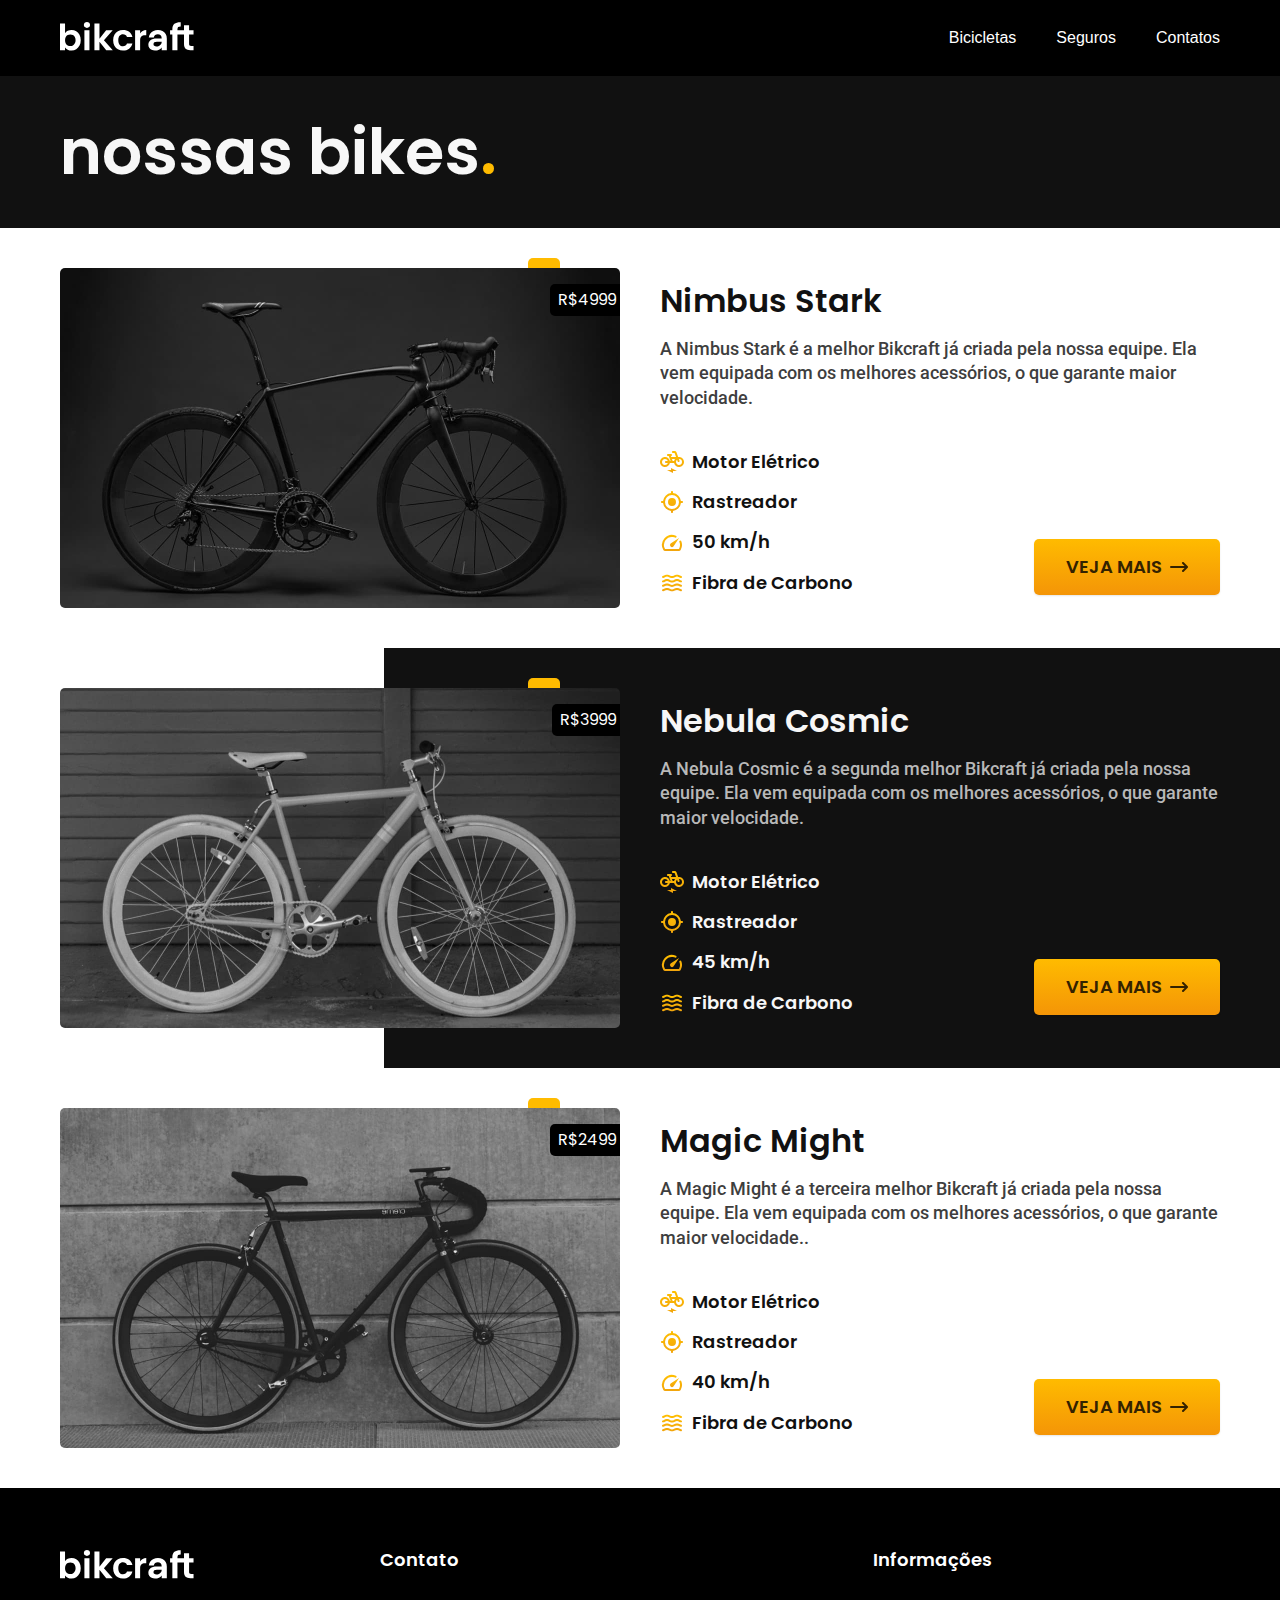
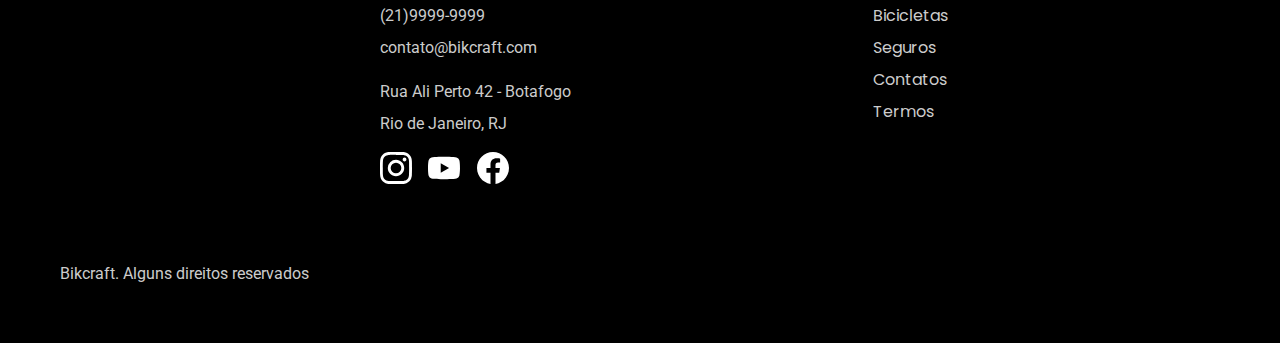
==== bicicletas.html @ 9d9e77db "termos-bicicleta-seguros-finished" ====
<!DOCTYPE html>
<html lang="pt-br">

<head>
  <title>Bicicletas | Bikcraft</title>
  <meta charset="UTF-8">
  <meta name="viewport" content="width=device-width, initial-scale=1.0">
  <meta name="description" content="Nossas bicicletas">
  <link rel="stylesheet" href="/css/style.css">
  <link rel="preconnect" href="https://fonts.googleapis.com">
  <link rel="preconnect" href="https://fonts.gstatic.com" crossorigin>
  <link href="https://fonts.googleapis.com/css2?family=Lora:ital,wght@1,500&family=Poppins:wght@500;600&family=Roboto:wght@400;500&display=swap" rel="stylesheet">
</head>

<body>
  <header class="header-bg">
    <div class="container header-menu">
      <a class="logo-link" href="./index.html"><img src="/img/bikcraft.svg" alt="Bikcraft"></a>
      <nav aria-label="primaria">
        <ul class="cor-1" class="font-1-m">
          <li><a href="./bicicletas.html">Bicicletas</a></li>
          <li><a href="./seguros.html">Seguros</a></li>
          <li><a href="./contatos.html">Contatos</a></li>
        </ul>
      </nav>
    </div>
  </header>

  <main>
    <div class="titulo-bg">
      <div class="titulo container">
        <h1 class="font-1-xxl cor-2">nossas bikes<span class="cor-p-1">.</span></h1>
      </div>
    </div>

    <div class="bicicletas-item container">
      <div class="bicicletas-imagem">
        <img src="/img/bicicletas/nimbus.jpg" alt="">
        <span class="font-1-s cor-1">R$4999</span>
      </div>
      <div class="bicicletas-conteudo">
        <h2 class="font-1-xl cor-11">Nimbus Stark</h2>
        <p class="font-2-m cor-9">A Nimbus Stark é a melhor Bikcraft já criada pela nossa equipe. Ela vem equipada com os melhores acessórios, o que garante maior velocidade.</p>
        <ul class="font-1-m-b cor-11">
          <li>
            <img src="/img/icones/eletrica.svg" alt="">
            <span>Motor Elétrico</span>
          </li>
          <li>
            <img src="/img/icones/rastreador.svg" alt="">
            <span>Rastreador</span>
          </li>
          <li>
            <img src="/img/icones/velocidade.svg" alt="">
            <span>50 km/h</span>
          </li>
          <li>
            <img src="/img/icones/carbono.svg" alt="">
            <span>Fibra de Carbono</span>
          </li>
        </ul>
        <a class="botao seta" href="./nimbus.html">VEJA MAIS</a>
      </div>
    </div>

    <div class="bicicletas-bg">
      <div class="bicicletas-item container">
        <div class="bicicletas-imagem">
          <img src="/img/bicicletas/nebula.jpg" alt="">
          <span class="font-1-s cor-1">R$3999</span>
        </div>
        <div class="bicicletas-conteudo">
          <h2 class="font-1-xl cor-2">Nebula Cosmic</h2>
          <p class="font-2-m cor-5">A Nebula Cosmic é a segunda melhor Bikcraft já criada pela nossa equipe. Ela vem equipada com os melhores acessórios, o que garante maior velocidade.</p>
          <ul class="font-1-m-b cor-2">
            <li>
              <img src="/img/icones/eletrica.svg" alt="">
              <span>Motor Elétrico</span>
            </li>
            <li>
              <img src="/img/icones/rastreador.svg" alt="">
              <span>Rastreador</span>
            </li>
            <li>
              <img src="/img/icones/velocidade.svg" alt="">
              <span>45 km/h</span>
            </li>
            <li>
              <img src="/img/icones/carbono.svg" alt="">
              <span>Fibra de Carbono</span>
            </li>
          </ul>
          <a class="botao seta" href="./nebula.html">VEJA MAIS</a>
        </div>
      </div>
    </div>
    </div>

    <div class="bicicletas-item container">
      <div class="bicicletas-imagem">
        <img src="/img/bicicletas/magic.jpg" alt="">
        <span class="font-1-s cor-1">R$2499</span>
      </div>
      <div class="bicicletas-conteudo">
        <h2 class="font-1-xl cor-11">Magic Might</h2>
        <p class="font-2-m cor-9">A Magic Might é a terceira melhor Bikcraft já criada pela nossa equipe. Ela vem equipada com os melhores acessórios, o que garante maior velocidade..</p>
        <ul class="font-1-m-b cor-11">
          <li>
            <img src="/img/icones/eletrica.svg" alt="">
            <span>Motor Elétrico</span>
          </li>
          <li>
            <img src="/img/icones/rastreador.svg" alt="">
            <span>Rastreador</span>
          </li>
          <li>
            <img src="/img/icones/velocidade.svg" alt="">
            <span>40 km/h</span>
          </li>
          <li>
            <img src="/img/icones/carbono.svg" alt="">
            <span>Fibra de Carbono</span>
          </li>
        </ul>
        <a class="botao seta" href="./magic.html">VEJA MAIS</a>
      </div>
    </div>
    </div>

  </main>

  <footer class="footer-bg">
    <div class="footer container">
      <img src="/img/bikcraft.svg" alt="bikcraft">
      <div class="footer-contato">
        <h2 class="font-1-m-b cor-1">Contato</h2>
        <ul class="footer-lista font-2-s cor-4">
          <li><a href="tel:+552199999999">(21)9999-9999</a></li>
          <li><a href="mailto:">contato@bikcraft.com</a></li>
          <li>Rua Ali Perto 42 - Botafogo</li>
          <li>Rio de Janeiro, RJ</li>
        </ul>
        <ul class="footer-redes">
          <li>
            <a href="">
              <img src="/img/redes/instagram.svg" alt="">
            </a>
          </li>
          li>
          <a href="">
            <img src="/img/redes/youtube.svg" alt="">
          </a>
          </li>
          li>
          <a href="">
            <img src="/img/redes/facebook.svg" alt="">
          </a>
          </li>
        </ul>
      </div>

      <div class="footer-informacoes">
        <h2 class="font-1-m-b cor-1">Informações</h2>
        <ul class=" font-1-s cor-4">
          <li><a href="./bicicletas.html">Bicicletas</a></li>
          <li><a href="./seguros.html">Seguros</a></li>
          <li><a href="./contatos.html">Contatos</a></li>
          <li><a href="./termos.html">Termos</a></li>
        </ul>
      </div>
      <p class="footer-copy font-2-m-b cor-4">Bikcraft. Alguns direitos reservados</p>
    </div>
  </footer>
</body>

</html>
---- css/style.css ----
/* Ultilidades */
@import "/css/ultilidades/compontentes.css";
@import "/css/ultilidades/cores.css";
@import "/css/ultilidades/tipografia.css";

/* Global */
@import "/css/global/global.css";
@import "/css/global/header.css";
@import "/css/global/footer.css";

/* Home */
@import "/css/home/intro.css";
@import "/css/home/tecnologia.css";
@import "/css/home/parceiros.css";
@import "/css/home/depoimento.css";

/* Bicicletas */
@import "/css/bicicletas/bicicletas-lista.css";
@import "/css/bicicletas/bicicletas.css";

/* Seguros */
@import "/css/seguros/seguros.css";
@import "/css/seguros/vantagens.css";
@import "/css/seguros/perguntas.css";

/* Termos */
@import "/css/termos/termos.css";
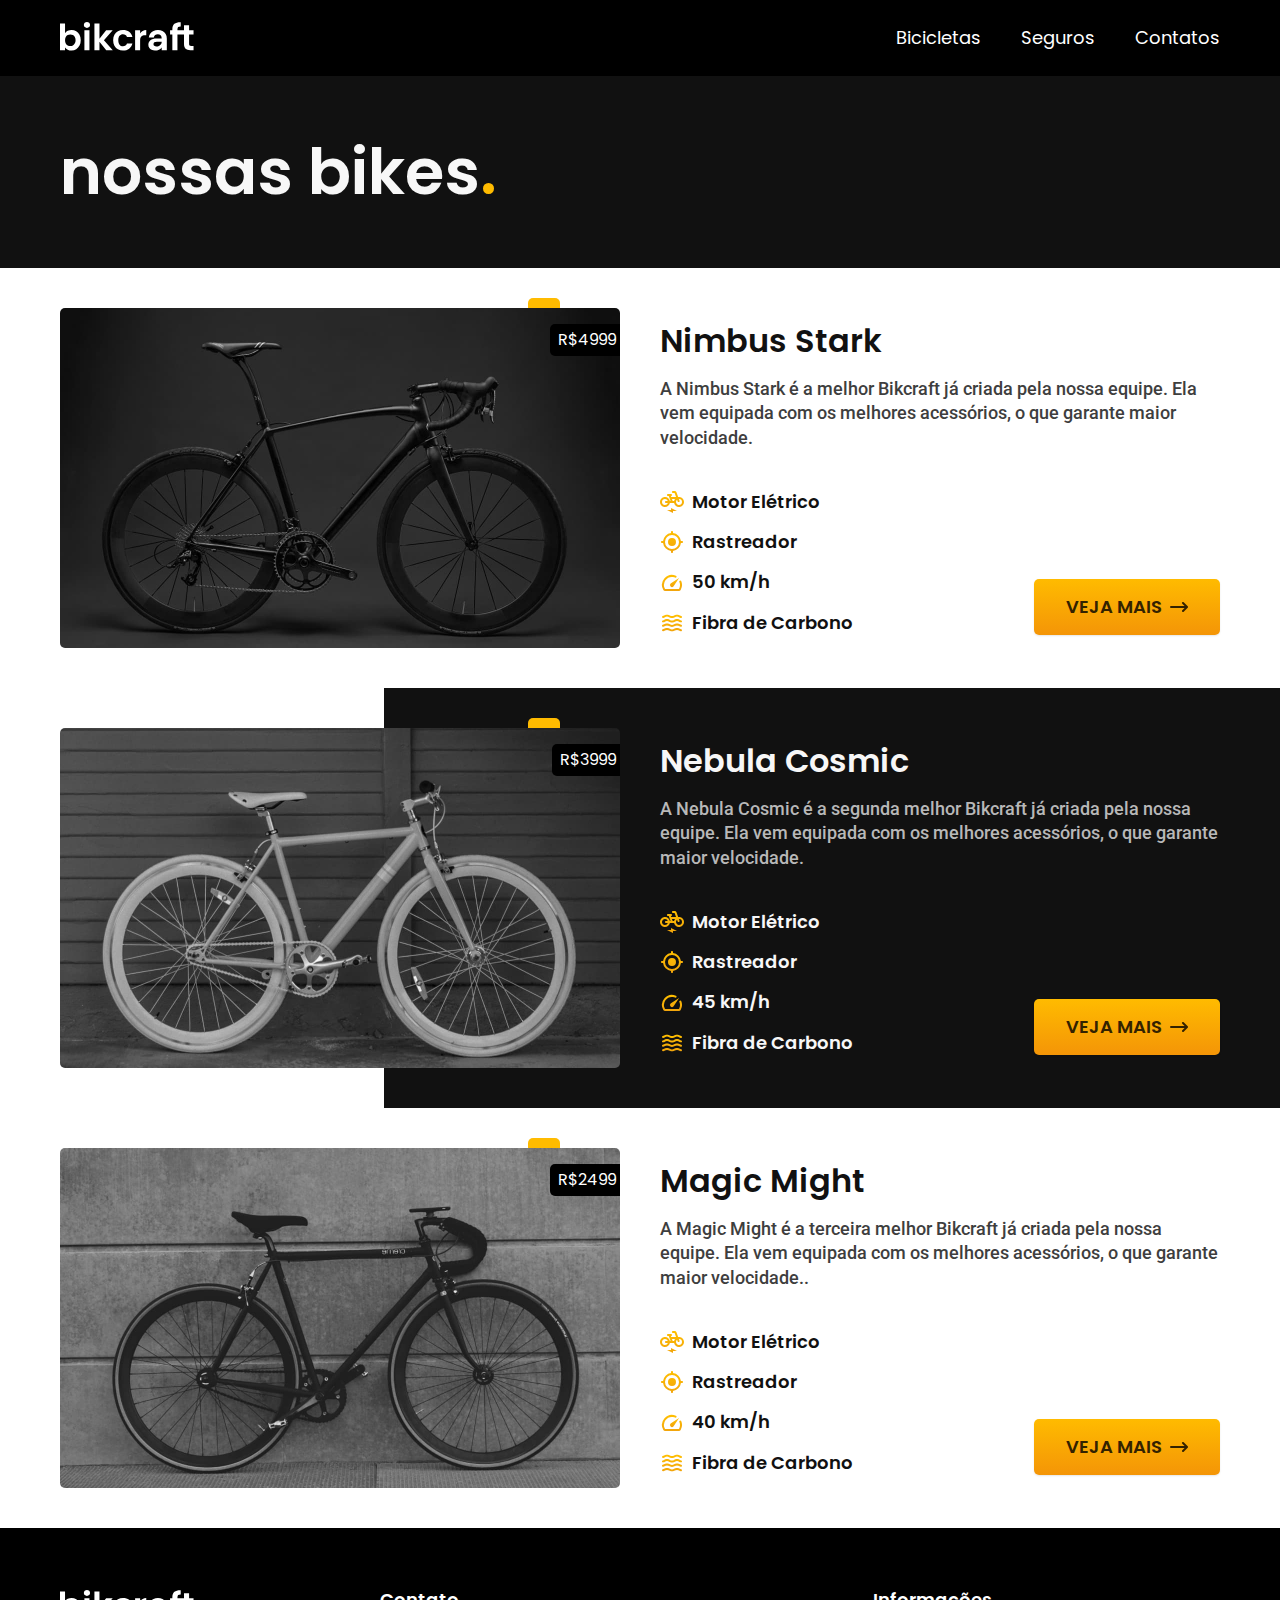
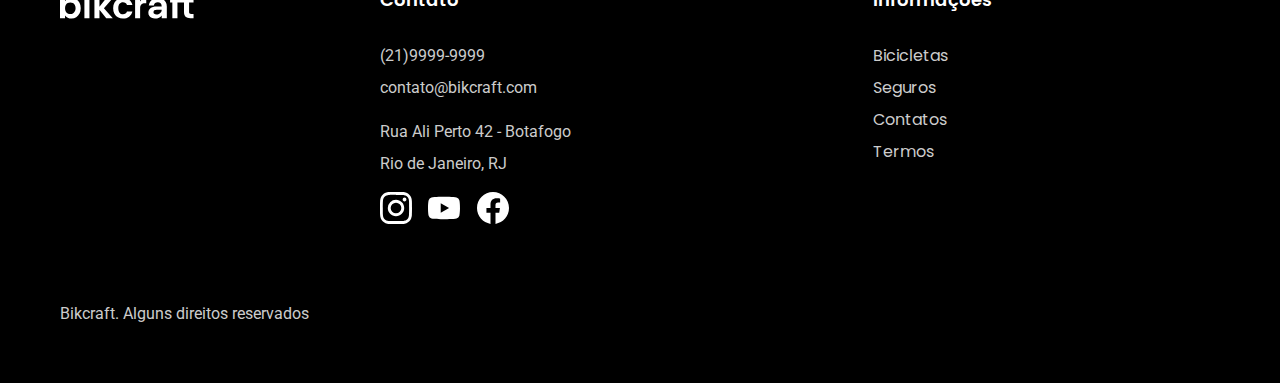
==== commit 6b1b37dc: "bicicleta-interna-finalizada" ====
--- a/bicicletas.html
+++ b/bicicletas.html
@@ -17,7 +17,7 @@
     <div class="container header-menu">
       <a class="logo-link" href="./index.html"><img src="/img/bikcraft.svg" alt="Bikcraft"></a>
       <nav aria-label="primaria">
-        <ul class="cor-1" class="font-1-m">
+        <ul class="cor-1 font-1-m">
           <li><a href="./bicicletas.html">Bicicletas</a></li>
           <li><a href="./seguros.html">Seguros</a></li>
           <li><a href="./contatos.html">Contatos</a></li>
@@ -59,7 +59,7 @@
             <span>Fibra de Carbono</span>
           </li>
         </ul>
-        <a class="botao seta" href="./nimbus.html">VEJA MAIS</a>
+        <a class="botao seta" href="./bicicleta/nimbus.html">VEJA MAIS</a>
       </div>
     </div>
 
@@ -90,7 +90,7 @@
               <span>Fibra de Carbono</span>
             </li>
           </ul>
-          <a class="botao seta" href="./nebula.html">VEJA MAIS</a>
+          <a class="botao seta" href="./bicicleta/nebula.html">VEJA MAIS</a>
         </div>
       </div>
     </div>
@@ -122,7 +122,7 @@
             <span>Fibra de Carbono</span>
           </li>
         </ul>
-        <a class="botao seta" href="./magic.html">VEJA MAIS</a>
+        <a class="botao seta" href="./bicicleta/magic.html">VEJA MAIS</a>
       </div>
     </div>
     </div>
--- a/css/style.css
+++ b/css/style.css
@@ -18,6 +18,10 @@
 @import "/css/bicicletas/bicicletas-lista.css";
 @import "/css/bicicletas/bicicletas.css";
 
+/* Bicicleta */
+@import "/css/bicicleta/bicicleta.css";
+@import "/css/bicicleta/bicicleta-seguro.css";
+
 /* Seguros */
 @import "/css/seguros/seguros.css";
 @import "/css/seguros/vantagens.css";
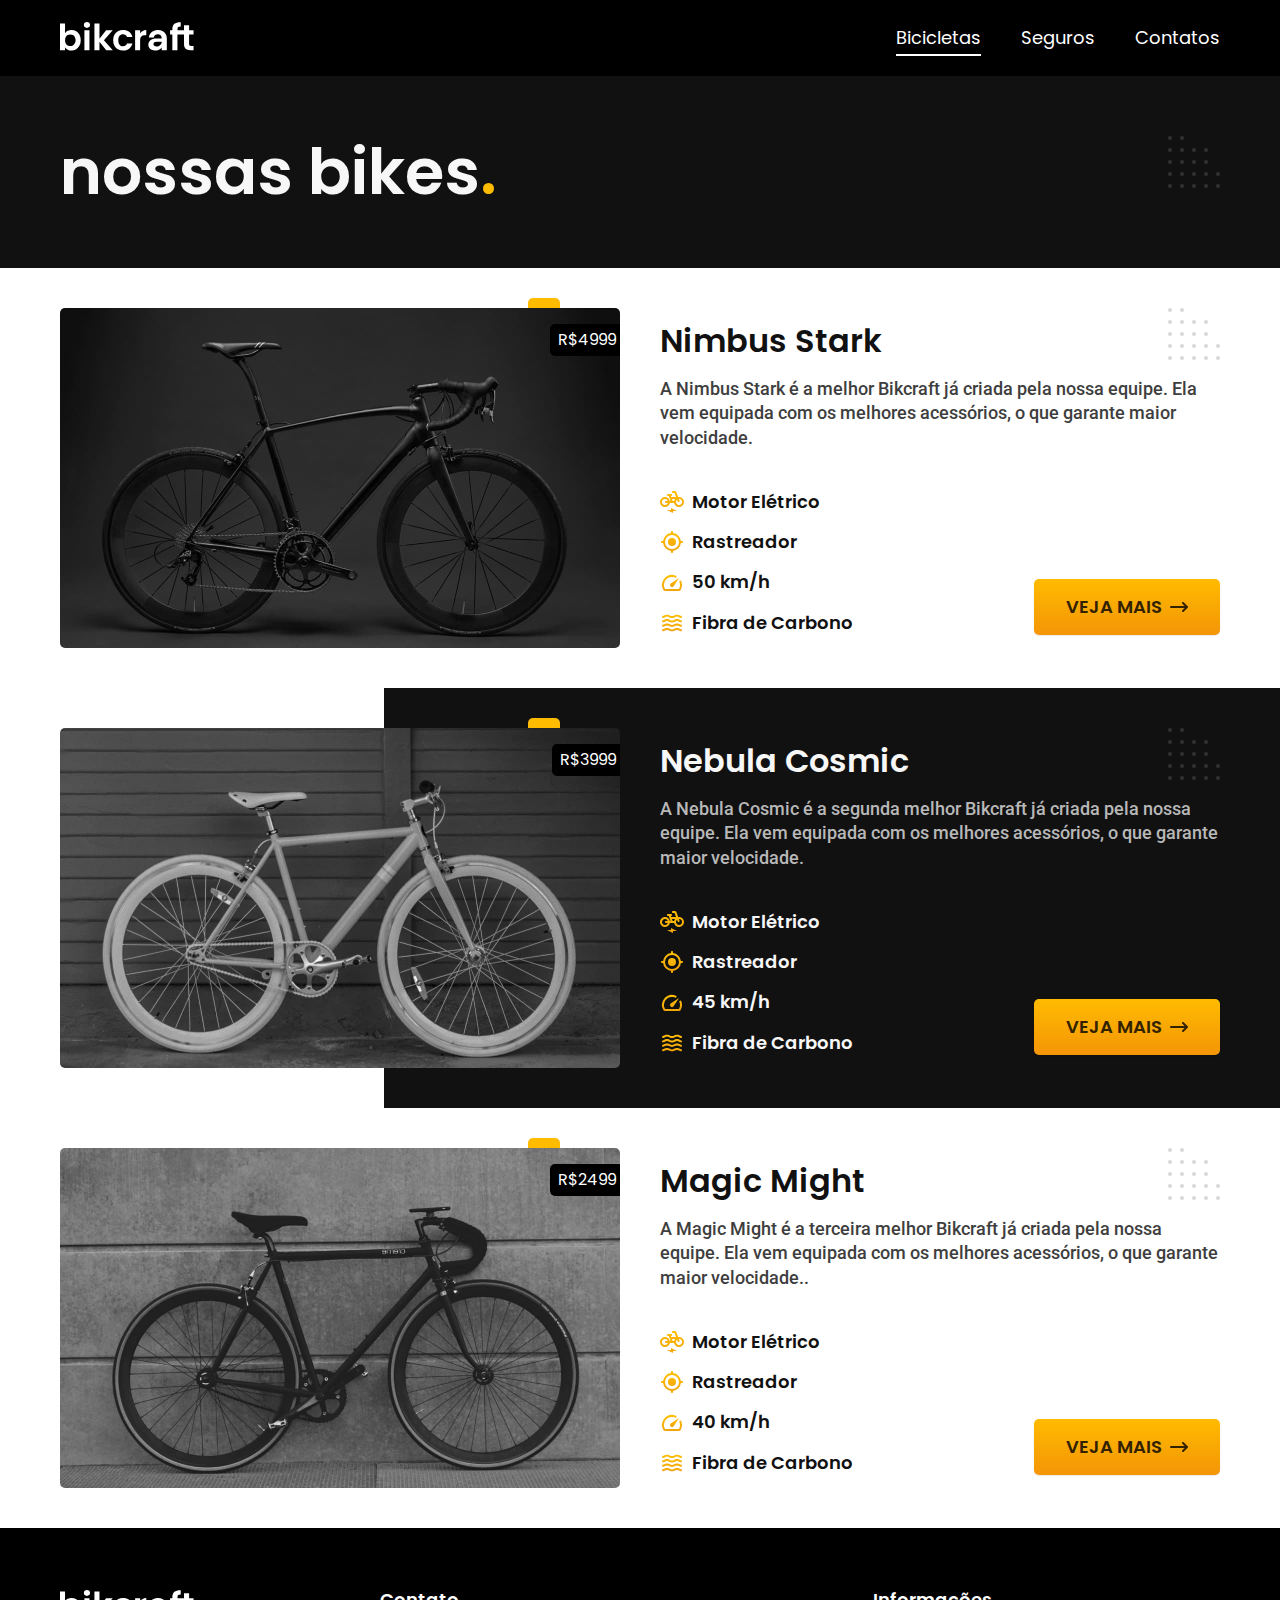
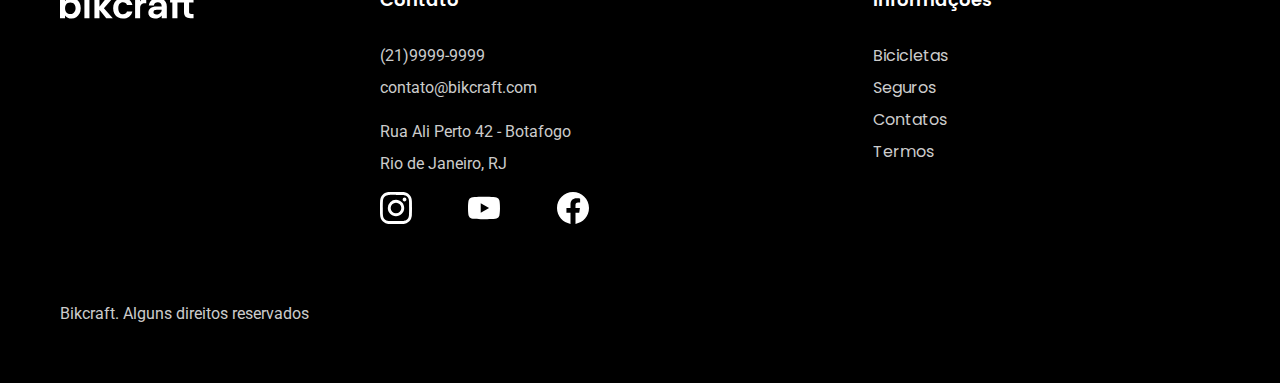
==== commit b712f59c: "html-css-otimizado" ====
--- a/bicicletas.html
+++ b/bicicletas.html
@@ -6,7 +6,8 @@
   <meta charset="UTF-8">
   <meta name="viewport" content="width=device-width, initial-scale=1.0">
   <meta name="description" content="Nossas bicicletas">
-  <link rel="stylesheet" href="/css/style.css">
+  <link rel="preload" href="./css/style.css" as="style">
+  <link rel="stylesheet" href="./css/style.css">
   <link rel="preconnect" href="https://fonts.googleapis.com">
   <link rel="preconnect" href="https://fonts.gstatic.com" crossorigin>
   <link href="https://fonts.googleapis.com/css2?family=Lora:ital,wght@1,500&family=Poppins:wght@500;600&family=Roboto:wght@400;500&display=swap" rel="stylesheet">
@@ -15,7 +16,7 @@
 <body>
   <header class="header-bg">
     <div class="container header-menu">
-      <a class="logo-link" href="./index.html"><img src="/img/bikcraft.svg" alt="Bikcraft"></a>
+      <a class="logo-link" href="./index.html"><img width="136" height="32" src="/img/bikcraft.svg" alt="Bikcraft"></a>
       <nav aria-label="primaria">
         <ul class="cor-1 font-1-m">
           <li><a href="./bicicletas.html">Bicicletas</a></li>
@@ -35,7 +36,7 @@
 
     <div class="bicicletas-item container">
       <div class="bicicletas-imagem">
-        <img src="/img/bicicletas/nimbus.jpg" alt="">
+        <img width="1120" height="680" src="/img/bicicletas/nimbus.jpg" alt="">
         <span class="font-1-s cor-1">R$4999</span>
       </div>
       <div class="bicicletas-conteudo">
@@ -43,19 +44,19 @@
         <p class="font-2-m cor-9">A Nimbus Stark é a melhor Bikcraft já criada pela nossa equipe. Ela vem equipada com os melhores acessórios, o que garante maior velocidade.</p>
         <ul class="font-1-m-b cor-11">
           <li>
-            <img src="/img/icones/eletrica.svg" alt="">
+            <img width="24" height="24" src="/img/icones/eletrica.svg" alt="">
             <span>Motor Elétrico</span>
           </li>
           <li>
-            <img src="/img/icones/rastreador.svg" alt="">
+            <img width="24" height="24" src="/img/icones/rastreador.svg" alt="">
             <span>Rastreador</span>
           </li>
           <li>
-            <img src="/img/icones/velocidade.svg" alt="">
+            <img width="24" height="24" src="/img/icones/velocidade.svg" alt="">
             <span>50 km/h</span>
           </li>
           <li>
-            <img src="/img/icones/carbono.svg" alt="">
+            <img width="24" height="24" src="/img/icones/carbono.svg" alt="">
             <span>Fibra de Carbono</span>
           </li>
         </ul>
@@ -66,7 +67,7 @@
     <div class="bicicletas-bg">
       <div class="bicicletas-item container">
         <div class="bicicletas-imagem">
-          <img src="/img/bicicletas/nebula.jpg" alt="">
+          <img width="1120" height="680" src="/img/bicicletas/nebula.jpg" alt="">
           <span class="font-1-s cor-1">R$3999</span>
         </div>
         <div class="bicicletas-conteudo">
@@ -74,19 +75,19 @@
           <p class="font-2-m cor-5">A Nebula Cosmic é a segunda melhor Bikcraft já criada pela nossa equipe. Ela vem equipada com os melhores acessórios, o que garante maior velocidade.</p>
           <ul class="font-1-m-b cor-2">
             <li>
-              <img src="/img/icones/eletrica.svg" alt="">
+              <img width="24" height="24" src="/img/icones/eletrica.svg" alt="">
               <span>Motor Elétrico</span>
             </li>
             <li>
-              <img src="/img/icones/rastreador.svg" alt="">
+              <img width="24" height="24" src="/img/icones/rastreador.svg" alt="">
               <span>Rastreador</span>
             </li>
             <li>
-              <img src="/img/icones/velocidade.svg" alt="">
+              <img width="24" height="24" src="/img/icones/velocidade.svg" alt="">
               <span>45 km/h</span>
             </li>
             <li>
-              <img src="/img/icones/carbono.svg" alt="">
+              <img width="24" height="24" src="/img/icones/carbono.svg" alt="">
               <span>Fibra de Carbono</span>
             </li>
           </ul>
@@ -98,7 +99,7 @@
 
     <div class="bicicletas-item container">
       <div class="bicicletas-imagem">
-        <img src="/img/bicicletas/magic.jpg" alt="">
+        <img width="1120" height="680" src="/img/bicicletas/magic.jpg" alt="">
         <span class="font-1-s cor-1">R$2499</span>
       </div>
       <div class="bicicletas-conteudo">
@@ -106,19 +107,19 @@
         <p class="font-2-m cor-9">A Magic Might é a terceira melhor Bikcraft já criada pela nossa equipe. Ela vem equipada com os melhores acessórios, o que garante maior velocidade..</p>
         <ul class="font-1-m-b cor-11">
           <li>
-            <img src="/img/icones/eletrica.svg" alt="">
+            <img width="24" height="24" src="/img/icones/eletrica.svg" alt="">
             <span>Motor Elétrico</span>
           </li>
           <li>
-            <img src="/img/icones/rastreador.svg" alt="">
+            <img width="24" height="24" src="/img/icones/rastreador.svg" alt="">
             <span>Rastreador</span>
           </li>
           <li>
-            <img src="/img/icones/velocidade.svg" alt="">
+            <img width="24" height="24" src="/img/icones/velocidade.svg" alt="">
             <span>40 km/h</span>
           </li>
           <li>
-            <img src="/img/icones/carbono.svg" alt="">
+            <img width="24" height="24" src="/img/icones/carbono.svg" alt="">
             <span>Fibra de Carbono</span>
           </li>
         </ul>
@@ -143,17 +144,17 @@
         <ul class="footer-redes">
           <li>
             <a href="">
-              <img src="/img/redes/instagram.svg" alt="">
+              <img width="32" height="32" src="/img/redes/instagram.svg" alt="">
             </a>
           </li>
           li>
           <a href="">
-            <img src="/img/redes/youtube.svg" alt="">
+            <img width="32" height="32" src="/img/redes/youtube.svg" alt="">
           </a>
           </li>
           li>
           <a href="">
-            <img src="/img/redes/facebook.svg" alt="">
+            <img width="32" height="32" src="/img/redes/facebook.svg" alt="">
           </a>
           </li>
         </ul>
@@ -171,6 +172,7 @@
       <p class="footer-copy font-2-m-b cor-4">Bikcraft. Alguns direitos reservados</p>
     </div>
   </footer>
+  <script src="./js/script.js"></script>
 </body>
 
 </html>--- a/css/style.css
+++ b/css/style.css
@@ -2,6 +2,7 @@
 @import "/css/ultilidades/compontentes.css";
 @import "/css/ultilidades/cores.css";
 @import "/css/ultilidades/tipografia.css";
+@import "/css/ultilidades/formulario.css";
 
 /* Global */
 @import "/css/global/global.css";
@@ -27,5 +28,12 @@
 @import "/css/seguros/vantagens.css";
 @import "/css/seguros/perguntas.css";
 
+/* Contato */
+@import "/css/contatos/contatos.css";
+@import "/css/contatos/lojas.css";
+
+/* Orçamento */
+@import "/css/contatos/orcamento.css";
+
 /* Termos */
 @import "/css/termos/termos.css";
--- a/css/style.css
+++ b/css/style.css
@@ -2,6 +2,7 @@
 @import "/css/ultilidades/compontentes.css";
 @import "/css/ultilidades/cores.css";
 @import "/css/ultilidades/tipografia.css";
+@import "/css/ultilidades/formulario.css";
 
 /* Global */
 @import "/css/global/global.css";
@@ -27,5 +28,12 @@
 @import "/css/seguros/vantagens.css";
 @import "/css/seguros/perguntas.css";
 
+/* Contato */
+@import "/css/contatos/contatos.css";
+@import "/css/contatos/lojas.css";
+
+/* Orçamento */
+@import "/css/contatos/orcamento.css";
+
 /* Termos */
 @import "/css/termos/termos.css";
